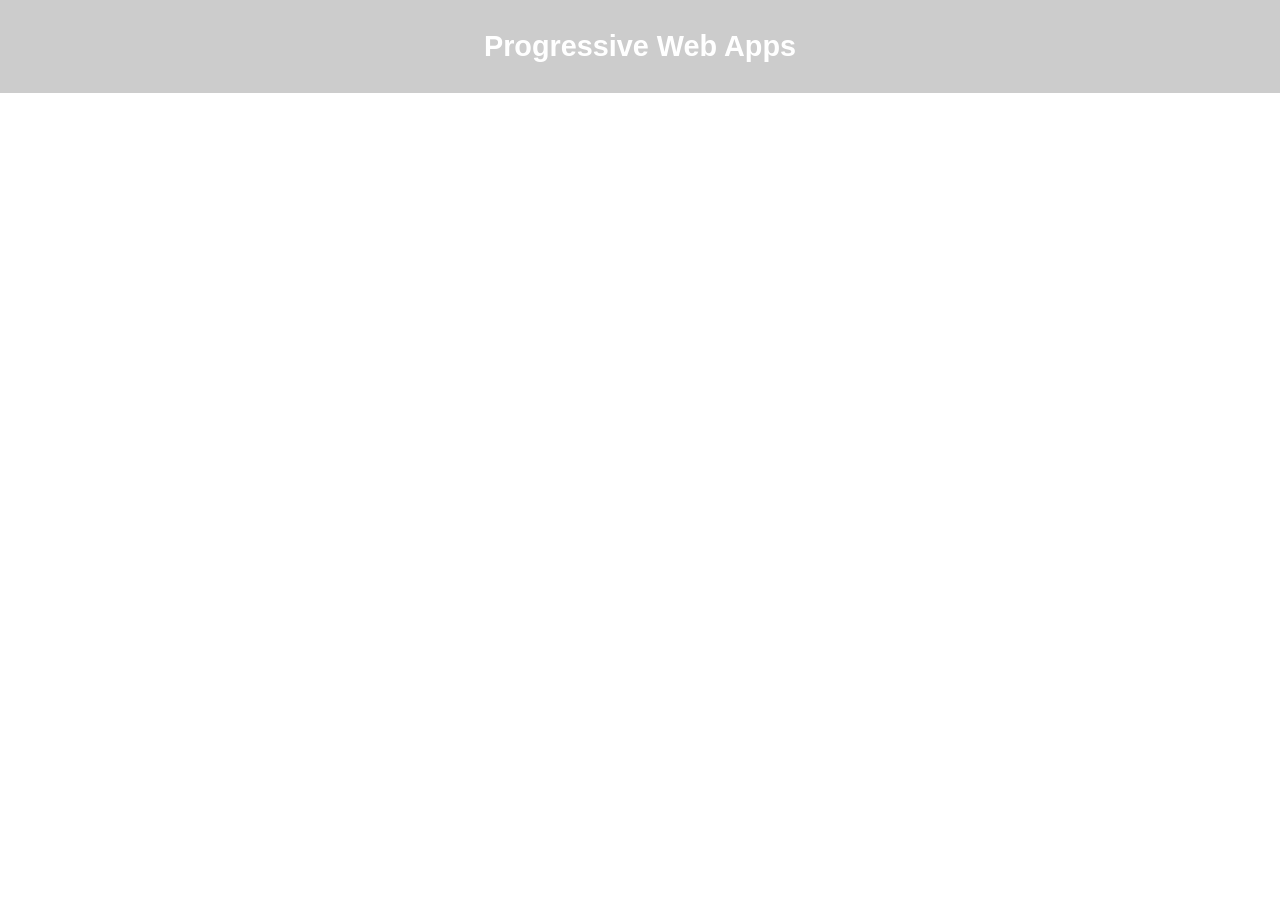
==== index.html @ bb674d9a "baru" ====
<!doctype html>
<html lang="en">
<head>
  <meta charset="UTF-8">
  <meta name="viewport"
        content="width=device-width, user-scalable=no, initial-scale=1.0, maximum-scale=1.0, minimum-scale=1.0">
  <meta http-equiv="X-UA-Compatible" content="ie=edge">
  <title>Progressive Web Apps</title>
  <link rel="stylesheet" href="/src/css/app.css">
  <link rel="manifest" href="/manifest.json">
</head>
<body>
<div class="title">
  <h1>Progressive Web Apps</h1>
</div>
<div class="content">
  <div class="course-feature" id="installable">
    <p>They're installable (without an App Store)!</p>
  </div>
  <div class="course-feature" id="offline">
    <p>They can work offline!</p>
  </div>
  <div class="course-feature" id="responsive">
    <p>They look good on any device</p>
  </div>
  <div class="course-feature" id="push">
    <p>You can receive Push Messages...</p>
  </div>
  <div class="course-feature" id="notifications">
    <p>...and show Notifications</p>
  </div>
  <div class="course-feature" id="native-features">
    <p>PWAs can access native device features like the Camera</p>
  </div>
  <div class="course-feature" id="more">
    <p>And so much more!</p>
  </div>
</div>
<div class="start-over">
  <button>Start Again!</button>
</div>
<script src="/src/js/app.js"></script>
</body>
</html>
---- src/css/app.css ----
body, html {
  margin: 0;
  font-family: Arial, sans-serif;
}

.animate-in {
  animation: fade-slide 1.5s forwards;
}

.title {
  width: 100%;
  background-color: #ccc;
  text-align: center;
  padding: 30px 0;
}

.title h1 {
  margin: 0;
  color: white;
  font-size: 1.8em;
}

.title, .course-feature {
  opacity: 0;
}

.content, .start-over {
  margin: 5px auto;
  text-align: center;
  width: 80%;
  max-width: 500px;
}

.course-feature {
  padding: 2px;
  -webkit-box-shadow: 2px 2px 1px #ccc;
  -moz-box-shadow: 2px 2px 1px #ccc;
  box-shadow: 2px 2px 1px #ccc;
}

.course-feature {
  margin: 10px auto;
}

#installable {
  background-color: #d3ff7b;
}

#offline {
  background-color: #9ce9ff;
}

#responsive {
  background-color: #ffaf8a;
}

#push {
  background-color: #fff395;
}

#notifications {
  background-color: #ffcedf;
}

#native-features {
  background-color: #ddb5ff;
}

#more {
  background-color: #afffc3;
}

.start-over button {
  background-color: #fa923f;
  border: 1px solid #fa923f;
  -webkit-box-shadow: 2px 2px 2px #ccc;
  -moz-box-shadow: 2px 2px 2px #ccc;
  box-shadow: 2px 2px 2px #ccc;
  padding: 5px;
  color: white;
  opacity: 0;
  cursor: pointer;
  outline: none;
}

.start-over button:hover {
  background-color: #ff7f16;
}

@keyframes fade-slide {
  0% {
    opacity: 0;
    transform: translateY(50px);
  }

  100% {
    opacity: 1;
    transform: translateY(0);
  }
}
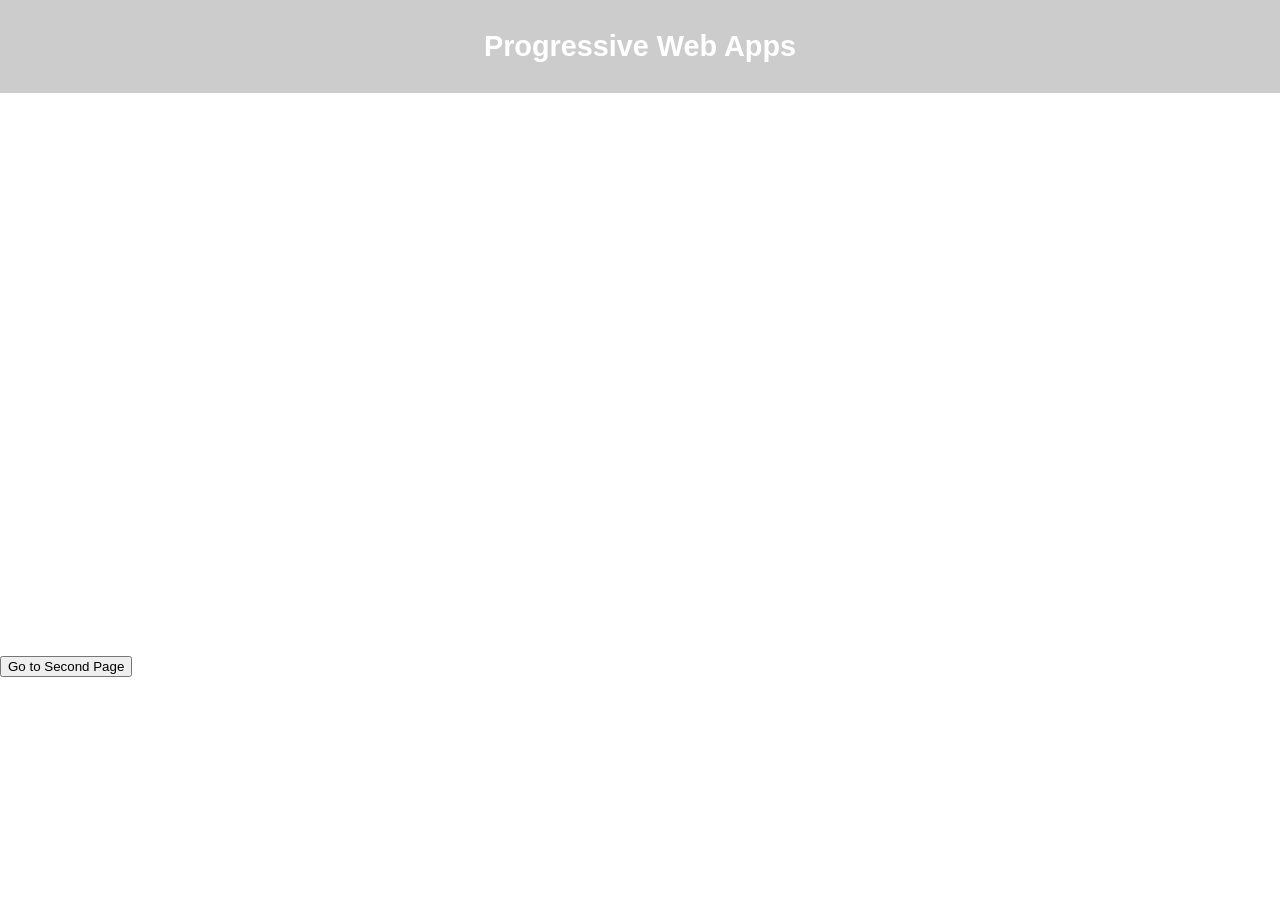
==== commit 92de2000: "done" ====
--- a/index.html
+++ b/index.html
@@ -39,6 +39,9 @@
 <div class="start-over">
   <button>Start Again!</button>
 </div>
+<button id="install-button" style="display: none;">Install App</button>
+<button onclick="window.location.href='/second.html'">Go to Second Page</button>
+
 <script src="/src/js/app.js"></script>
 </body>
-</html>
+</html>
--- a/src/css/app.css
+++ b/src/css/app.css
@@ -98,3 +98,31 @@
     transform: translateY(0);
   }
 }
+
+/* Styles for second.html */
+.navigation {
+  margin-top: 20px;
+}
+
+.navigation button {
+  background-color: #4CAF50;
+  border: none;
+  color: white;
+  padding: 10px 20px;
+  text-align: center;
+  text-decoration: none;
+  display: inline-block;
+  font-size: 16px;
+  margin: 4px 2px;
+  cursor: pointer;
+  border-radius: 4px;
+}
+
+.navigation button:hover {
+  background-color: #45a049;
+}
+
+.content p {
+  font-size: 1.2em;
+  color: #333;
+}
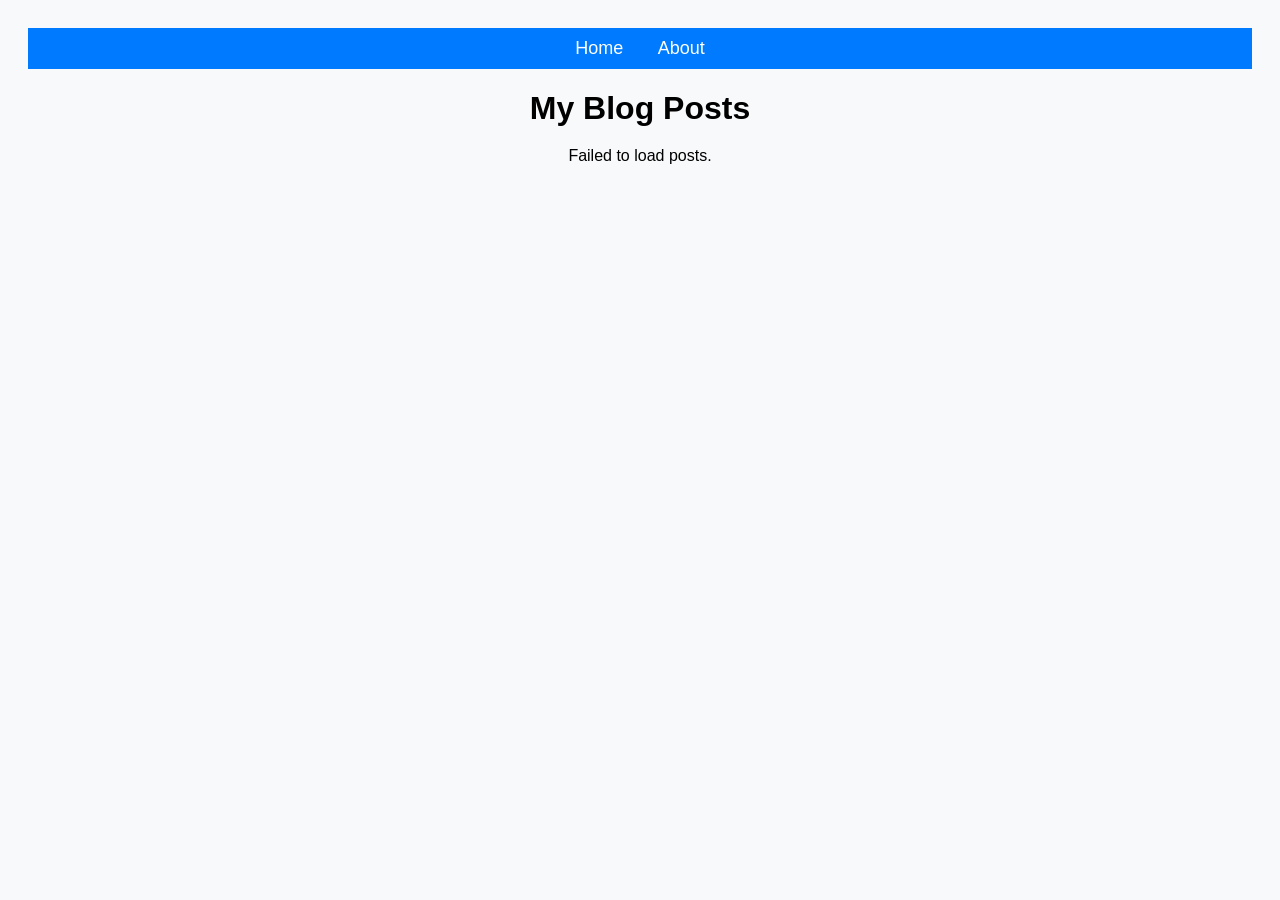
==== commit e1c2dfca: "coba tes1" ====
--- a/index.html
+++ b/index.html
@@ -1,47 +1,93 @@
-<!doctype html>
-<html lang="en">
+<!DOCTYPE html>
+<html lang="id">
 <head>
-  <meta charset="UTF-8">
-  <meta name="viewport"
-        content="width=device-width, user-scalable=no, initial-scale=1.0, maximum-scale=1.0, minimum-scale=1.0">
-  <meta http-equiv="X-UA-Compatible" content="ie=edge">
-  <title>Progressive Web Apps</title>
-  <link rel="stylesheet" href="/src/css/app.css">
-  <link rel="manifest" href="/manifest.json">
+    <meta charset="UTF-8">
+    <meta name="viewport" content="width=device-width, initial-scale=1.0">
+    <title>My Blog Posts</title>
+    <link rel="manifest" href="manifest.json">
+    <script>
+        if ('serviceWorker' in navigator) {
+            navigator.serviceWorker.register('/service-worker.js')
+                .then(reg => console.log('Service Worker Registered', reg))
+                .catch(err => console.log('Service Worker Failed', err));
+        }
+    </script>
+    <style>
+        body {
+            font-family: Arial, sans-serif;
+            background-color: #f8f9fa;
+            text-align: center;
+            padding: 20px;
+        }
+        .container {
+            max-width: 600px;
+            margin: auto;
+        }
+        .post {
+            background: white;
+            padding: 20px;
+            margin: 10px 0;
+            border-radius: 8px;
+            box-shadow: 0 2px 4px rgba(0, 0, 0, 0.1);
+            text-align: left;
+        }
+        h1 {
+            margin-bottom: 20px;
+        }
+        .post h2 {
+            margin: 0;
+            font-size: 18px;
+        }
+        .post p {
+            font-size: 14px;
+            color: #555;
+        }
+        .post .id {
+            font-size: 12px;
+            color: #888;
+        }
+        nav {
+            background: #007bff;
+            color: white;
+            padding: 10px;
+            text-align: center;
+        }
+        nav a {
+            color: white;
+            margin: 0 15px;
+            text-decoration: none;
+            font-size: 18px;
+        }
+    </style>
 </head>
 <body>
-<div class="title">
-  <h1>Progressive Web Apps</h1>
-</div>
-<div class="content">
-  <div class="course-feature" id="installable">
-    <p>They're installable (without an App Store)!</p>
-  </div>
-  <div class="course-feature" id="offline">
-    <p>They can work offline!</p>
-  </div>
-  <div class="course-feature" id="responsive">
-    <p>They look good on any device</p>
-  </div>
-  <div class="course-feature" id="push">
-    <p>You can receive Push Messages...</p>
-  </div>
-  <div class="course-feature" id="notifications">
-    <p>...and show Notifications</p>
-  </div>
-  <div class="course-feature" id="native-features">
-    <p>PWAs can access native device features like the Camera</p>
-  </div>
-  <div class="course-feature" id="more">
-    <p>And so much more!</p>
-  </div>
-</div>
-<div class="start-over">
-  <button>Start Again!</button>
-</div>
-<button id="install-button" style="display: none;">Install App</button>
-<button onclick="window.location.href='/second.html'">Go to Second Page</button>
-
-<script src="/src/js/app.js"></script>
+    <nav>
+        <a href="index.html">Home</a>
+        <a href="about.html">About</a>
+    </nav>
+    <div class="container">
+        <h1>My Blog Posts</h1>
+        <div id="posts"></div>
+    </div>
+    <script>
+        async function fetchPosts() {
+            try {
+                const response = await fetch('https://jsonplaceholder.typicode.com/posts');
+                const posts = await response.json();
+                const postsContainer = document.getElementById('posts');
+                // Menghapus .slice(0, 5) agar semua post tampil
+                postsContainer.innerHTML = posts.map(post => `
+                    <div class="post">
+                        <h2>${post.title}</h2>
+                        <p>${post.body}</p>
+                        <p class="id">Post ID: ${post.id}</p>
+                    </div>
+                `).join('');
+            } catch (error) {
+                document.getElementById('posts').innerHTML = '<p>Failed to load posts.</p>';
+            }
+        }
+        fetchPosts();
+    </script>
 </body>
-</html>+</html>
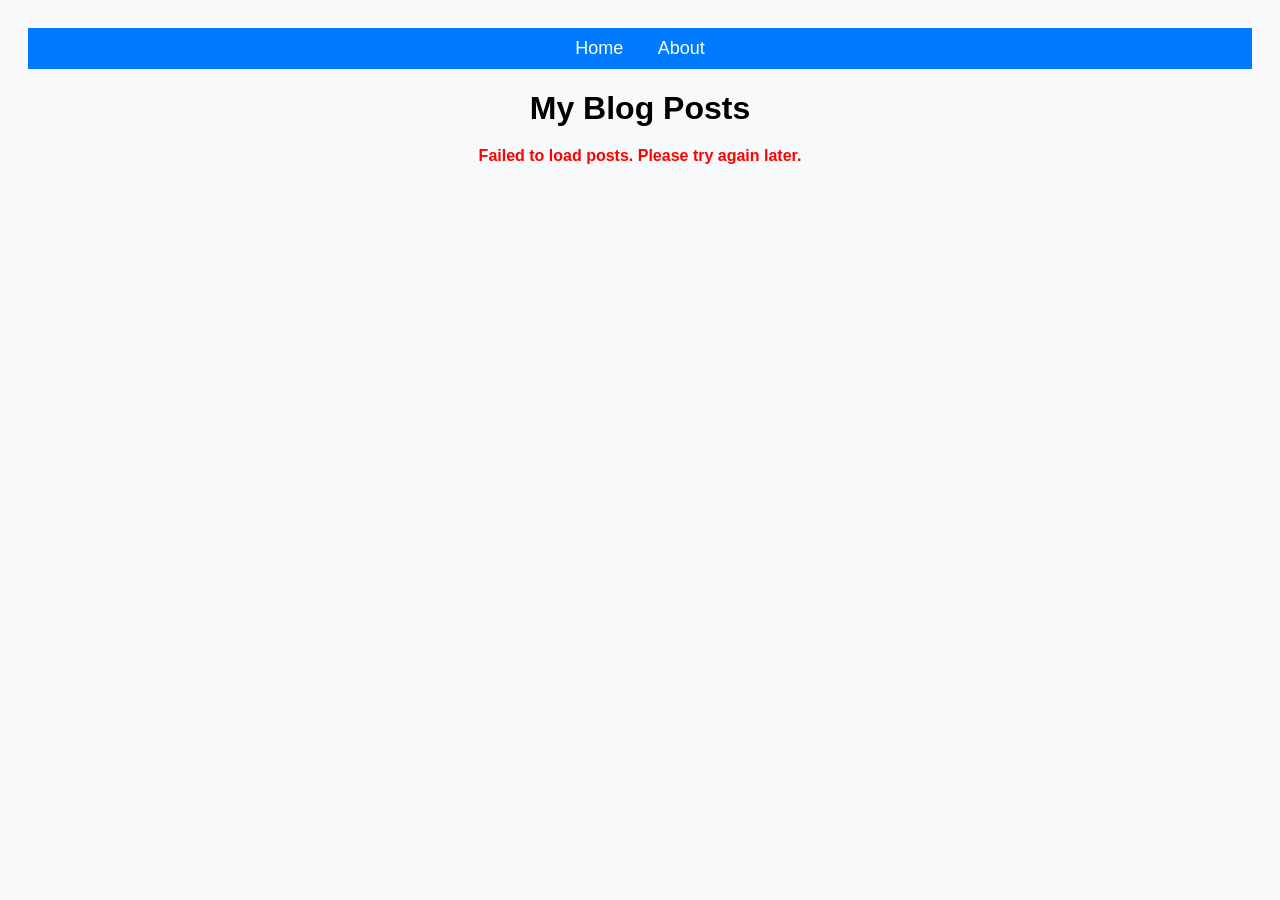
==== commit e226913e: "coba" ====
--- a/index.html
+++ b/index.html
@@ -4,14 +4,14 @@
     <meta charset="UTF-8">
     <meta name="viewport" content="width=device-width, initial-scale=1.0">
     <title>My Blog Posts</title>
+    
+    <!-- Manifest untuk PWA -->
     <link rel="manifest" href="manifest.json">
-    <script>
-        if ('serviceWorker' in navigator) {
-            navigator.serviceWorker.register('/service-worker.js')
-                .then(reg => console.log('Service Worker Registered', reg))
-                .catch(err => console.log('Service Worker Failed', err));
-        }
-    </script>
+
+    <!-- Meta Tags untuk PWA -->
+    <meta name="theme-color" content="#007bff">
+    <meta name="description" content="A simple blog displaying posts from API.">
+    
     <style>
         body {
             font-family: Arial, sans-serif;
@@ -58,36 +58,61 @@
             text-decoration: none;
             font-size: 18px;
         }
+        .error {
+            color: red;
+            font-weight: bold;
+        }
     </style>
 </head>
 <body>
+
     <nav>
         <a href="index.html">Home</a>
         <a href="about.html">About</a>
     </nav>
+
     <div class="container">
         <h1>My Blog Posts</h1>
-        <div id="posts"></div>
+        <div id="posts">Loading posts...</div>
     </div>
+
+    <script>
+        if ('serviceWorker' in navigator) {
+            navigator.serviceWorker.register('/service worker.js')
+                .then(reg => console.log('Service Worker Registered:', reg))
+                .catch(err => console.error('Service Worker Registration Failed:', err));
+        }
+    </script>
+
     <script>
         async function fetchPosts() {
+            const postsContainer = document.getElementById('posts');
+
             try {
                 const response = await fetch('https://jsonplaceholder.typicode.com/posts');
+                
+                if (!response.ok) {
+                    throw new Error("Gagal mengambil data");
+                }
+
                 const posts = await response.json();
-                const postsContainer = document.getElementById('posts');
-                // Menghapus .slice(0, 5) agar semua post tampil
-                postsContainer.innerHTML = posts.map(post => `
+
+                postsContainer.innerHTML = posts.slice(0, 5).map(post => `
                     <div class="post">
                         <h2>${post.title}</h2>
                         <p>${post.body}</p>
                         <p class="id">Post ID: ${post.id}</p>
                     </div>
                 `).join('');
+
             } catch (error) {
-                document.getElementById('posts').innerHTML = '<p>Failed to load posts.</p>';
+                console.error("Error fetching posts:", error);
+                postsContainer.innerHTML = `<p class="error">Failed to load posts. Please try again later.</p>`;
             }
         }
+
         fetchPosts();
     </script>
+
 </body>
 </html>
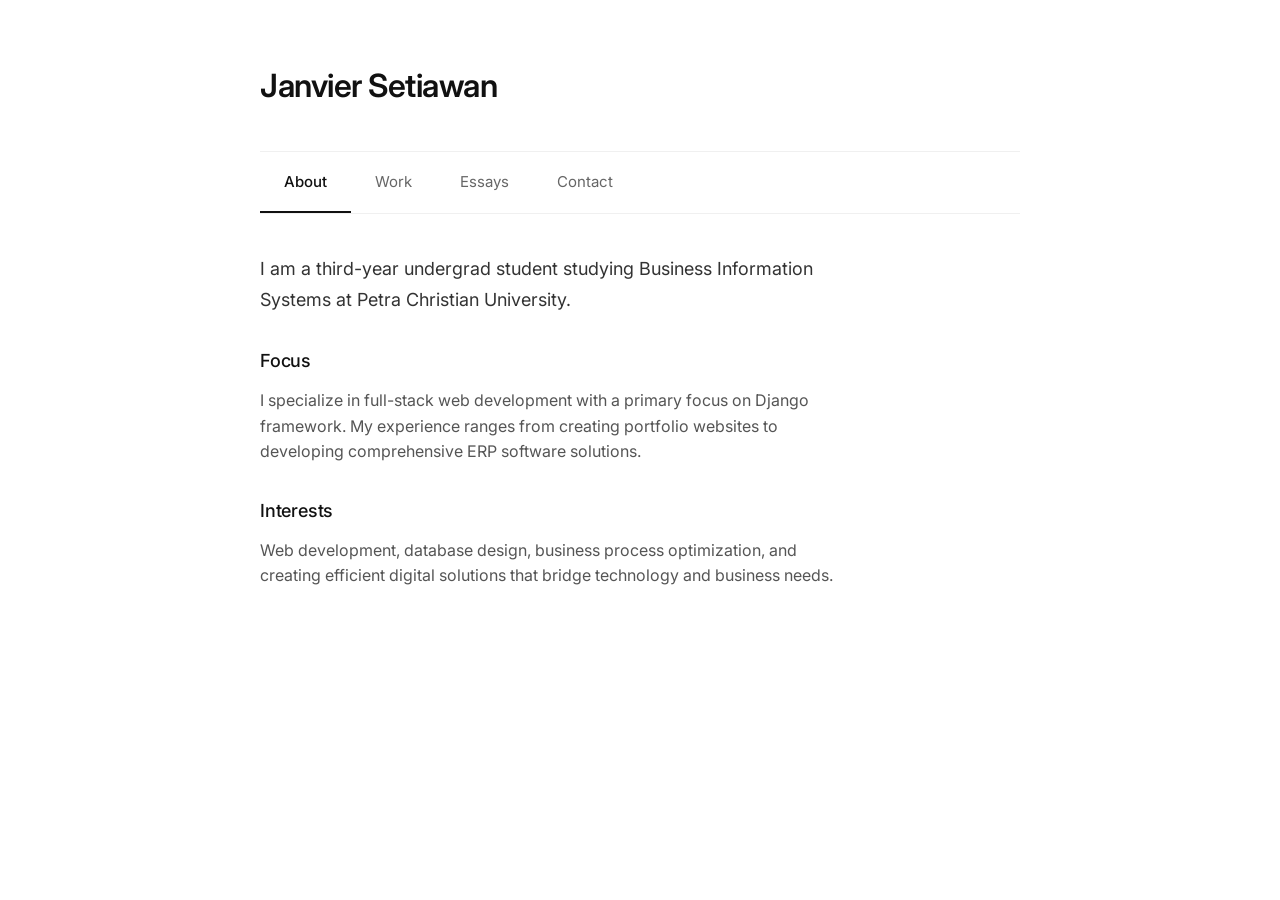
==== commit f1c85899: "refactor: overhaul portfolio website structure and design; remove unused files" ====
--- a/index.html
+++ b/index.html
@@ -1,118 +1,122 @@
 <!DOCTYPE html>
-<html lang="id">
+<html lang="en">
 <head>
     <meta charset="UTF-8">
     <meta name="viewport" content="width=device-width, initial-scale=1.0">
-    <title>My Blog Posts</title>
-    
-    <!-- Manifest untuk PWA -->
-    <link rel="manifest" href="manifest.json">
-
-    <!-- Meta Tags untuk PWA -->
-    <meta name="theme-color" content="#007bff">
-    <meta name="description" content="A simple blog displaying posts from API.">
-    
-    <style>
-        body {
-            font-family: Arial, sans-serif;
-            background-color: #f8f9fa;
-            text-align: center;
-            padding: 20px;
-        }
-        .container {
-            max-width: 600px;
-            margin: auto;
-        }
-        .post {
-            background: white;
-            padding: 20px;
-            margin: 10px 0;
-            border-radius: 8px;
-            box-shadow: 0 2px 4px rgba(0, 0, 0, 0.1);
-            text-align: left;
-        }
-        h1 {
-            margin-bottom: 20px;
-        }
-        .post h2 {
-            margin: 0;
-            font-size: 18px;
-        }
-        .post p {
-            font-size: 14px;
-            color: #555;
-        }
-        .post .id {
-            font-size: 12px;
-            color: #888;
-        }
-        nav {
-            background: #007bff;
-            color: white;
-            padding: 10px;
-            text-align: center;
-        }
-        nav a {
-            color: white;
-            margin: 0 15px;
-            text-decoration: none;
-            font-size: 18px;
-        }
-        .error {
-            color: red;
-            font-weight: bold;
-        }
-    </style>
+    <title>Janvier Setiawan</title>
+    <link rel="stylesheet" href="styles.css">
+    <link rel="preconnect" href="https://fonts.googleapis.com">
+    <link rel="preconnect" href="https://fonts.gstatic.com" crossorigin>
+    <link href="https://fonts.googleapis.com/css2?family=Inter:wght@300;400;500;600&display=swap" rel="stylesheet">
 </head>
 <body>
+    <div class="container">
+        <header class="header">
+            <h1 class="name">Janvier Setiawan</h1>
+        </header>
 
-    <nav>
-        <a href="index.html">Home</a>
-        <a href="about.html">About</a>
-    </nav>
+        <nav class="navigation">
+            <button class="tab-button active" data-tab="about">About</button>
+            <button class="tab-button" data-tab="work">Work</button>
+            <button class="tab-button" data-tab="essays">Essays</button>
+            <button class="tab-button" data-tab="contact">Contact</button>
+        </nav>
 
-    <div class="container">
-        <h1>My Blog Posts</h1>
-        <div id="posts">Loading posts...</div>
+        <main class="content">
+            <section id="about" class="tab-content active">
+                <div class="content-inner">
+                    <p class="intro">I am a third-year undergrad student studying Business Information Systems at Petra Christian University.</p>
+                    
+                    <div class="section">
+                        <h3>Focus</h3>
+                        <p>I specialize in full-stack web development with a primary focus on Django framework. My experience ranges from creating portfolio websites to developing comprehensive ERP software solutions.</p>
+                    </div>
+
+                    <div class="section">
+                        <h3>Interests</h3>
+                        <p>Web development, database design, business process optimization, and creating efficient digital solutions that bridge technology and business needs.</p>
+                    </div>
+                </div>
+            </section>
+
+            <section id="work" class="tab-content">
+                <div class="content-inner">
+                    <h2>Projects & Work</h2>
+                    
+                    <div class="project">
+                        <h3>ERP Software Development</h3>
+                        <p>Comprehensive enterprise resource planning solutions built with Django, focusing on inventory management, financial tracking, and business process automation.</p>
+                        <div class="tech-stack">Django • PostgreSQL • JavaScript • CSS</div>
+                    </div>
+
+                    <div class="project">
+                        <h3>Portfolio Websites</h3>
+                        <p>Custom portfolio and business websites with responsive design, optimized performance, and modern web standards implementation.</p>
+                        <div class="tech-stack">Django • HTML5 • CSS3 • JavaScript</div>
+                    </div>
+
+                    <div class="project">
+                        <h3>Full-Stack Web Applications</h3>
+                        <p>Dynamic web applications featuring user authentication, database integration, and interactive user interfaces for various business requirements.</p>
+                        <div class="tech-stack">Django • Python • SQLite • Bootstrap</div>
+                    </div>
+                </div>
+            </section>
+
+            <section id="essays" class="tab-content">
+                <div class="content-inner">
+                    <h2>Essays</h2>
+                    <p class="intro">I write essays for fun sometimes.</p>
+                    
+                    <div class="essay-list">
+                        <div class="essay-item">
+                            <h3>The Evolution of Business Information Systems</h3>
+                            <p>Exploring how modern BIS practices are reshaping traditional business operations...</p>
+                        </div>
+                        
+                        <div class="essay-item">
+                            <h3>Django in Enterprise Development</h3>
+                            <p>Why Python's Django framework is becoming the go-to choice for enterprise applications...</p>
+                        </div>
+                        
+                        <div class="essay-item">
+                            <h3>The Future of Web Development</h3>
+                            <p>Thoughts on emerging technologies and their impact on full-stack development...</p>
+                        </div>
+                    </div>
+                </div>
+            </section>
+
+            <section id="contact" class="tab-content">
+                <div class="content-inner">
+                    <h2>Contact</h2>
+                    
+                    <div class="contact-section">
+                        <h3>Get in touch</h3>
+                        <p>Feel free to reach out for collaborations, opportunities, or just to say hello.</p>
+                    </div>
+
+                    <div class="contact-links">
+                        <a href="mailto:janvier.setiawan@example.com" class="contact-link">
+                            <span class="contact-label">Email</span>
+                            <span class="contact-value">janvier.setiawan@example.com</span>
+                        </a>
+                        
+                        <a href="https://linkedin.com/in/janvier-setiawan" class="contact-link" target="_blank" rel="noopener">
+                            <span class="contact-label">LinkedIn</span>
+                            <span class="contact-value">linkedin.com/in/janvier-setiawan</span>
+                        </a>
+                        
+                        <a href="https://github.com/Janvier-Setiawan" class="contact-link" target="_blank" rel="noopener">
+                            <span class="contact-label">GitHub</span>
+                            <span class="contact-value">github.com/Janvier-Setiawan</span>
+                        </a>
+                    </div>
+                </div>
+            </section>
+        </main>
     </div>
 
-    <script>
-        if ('serviceWorker' in navigator) {
-            navigator.serviceWorker.register('/service worker.js')
-                .then(reg => console.log('Service Worker Registered:', reg))
-                .catch(err => console.error('Service Worker Registration Failed:', err));
-        }
-    </script>
-
-    <script>
-        async function fetchPosts() {
-            const postsContainer = document.getElementById('posts');
-
-            try {
-                const response = await fetch('https://jsonplaceholder.typicode.com/posts');
-                
-                if (!response.ok) {
-                    throw new Error("Gagal mengambil data");
-                }
-
-                const posts = await response.json();
-
-                postsContainer.innerHTML = posts.slice(0, 5).map(post => `
-                    <div class="post">
-                        <h2>${post.title}</h2>
-                        <p>${post.body}</p>
-                        <p class="id">Post ID: ${post.id}</p>
-                    </div>
-                `).join('');
-
-            } catch (error) {
-                console.error("Error fetching posts:", error);
-                postsContainer.innerHTML = `<p class="error">Failed to load posts. Please try again later.</p>`;
-            }
-        }
-
-        fetchPosts();
-    </script>
-
+    <script src="script.js"></script>
 </body>
 </html>
--- a/styles.css
+++ b/styles.css
@@ -0,0 +1,327 @@
+/* Reset and base styles */
+* {
+    margin: 0;
+    padding: 0;
+    box-sizing: border-box;
+}
+
+body {
+    font-family: 'Inter', -apple-system, BlinkMacSystemFont, 'Segoe UI', system-ui, sans-serif;
+    font-size: 16px;
+    line-height: 1.6;
+    color: #333;
+    background-color: #ffffff;
+    overflow-x: hidden;
+}
+
+/* Container */
+.container {
+    max-width: 800px;
+    margin: 0 auto;
+    min-height: 100vh;
+    padding: 0 20px;
+    display: flex;
+    flex-direction: column;
+}
+
+/* Header */
+.header {
+    padding: 60px 0 40px;
+    border-bottom: 1px solid #f0f0f0;
+}
+
+.name {
+    font-size: 32px;
+    font-weight: 600;
+    color: #111;
+    letter-spacing: -0.5px;
+}
+
+/* Navigation */
+.navigation {
+    display: flex;
+    gap: 0;
+    padding: 0;
+    margin: 0;
+    border-bottom: 1px solid #f0f0f0;
+    background: white;
+    position: sticky;
+    top: 0;
+    z-index: 100;
+}
+
+.tab-button {
+    background: none;
+    border: none;
+    padding: 20px 24px;
+    font-family: inherit;
+    font-size: 15px;
+    font-weight: 400;
+    color: #666;
+    cursor: pointer;
+    transition: all 0.2s ease;
+    border-bottom: 2px solid transparent;
+    position: relative;
+}
+
+.tab-button:hover {
+    color: #333;
+    background-color: #fafafa;
+}
+
+.tab-button.active {
+    color: #111;
+    font-weight: 500;
+    border-bottom-color: #111;
+}
+
+.tab-button:focus {
+    outline: none;
+    background-color: #f5f5f5;
+}
+
+/* Content */
+.content {
+    flex: 1;
+    padding: 40px 0;
+}
+
+.tab-content {
+    display: none;
+    opacity: 0;
+    transform: translateY(10px);
+    transition: all 0.3s ease;
+}
+
+.tab-content.active {
+    display: block;
+    opacity: 1;
+    transform: translateY(0);
+}
+
+.content-inner {
+    max-width: 600px;
+}
+
+/* Typography */
+h2 {
+    font-size: 24px;
+    font-weight: 600;
+    color: #111;
+    margin-bottom: 24px;
+    letter-spacing: -0.3px;
+}
+
+h3 {
+    font-size: 18px;
+    font-weight: 500;
+    color: #111;
+    margin-bottom: 12px;
+    letter-spacing: -0.2px;
+}
+
+p {
+    color: #555;
+    margin-bottom: 16px;
+    max-width: 65ch;
+}
+
+.intro {
+    font-size: 18px;
+    line-height: 1.7;
+    color: #333;
+    margin-bottom: 32px;
+    font-weight: 400;
+}
+
+/* Sections */
+.section {
+    margin-bottom: 32px;
+}
+
+.section:last-child {
+    margin-bottom: 0;
+}
+
+/* Projects */
+.project {
+    margin-bottom: 40px;
+    padding-bottom: 24px;
+    border-bottom: 1px solid #f5f5f5;
+}
+
+.project:last-child {
+    border-bottom: none;
+    margin-bottom: 0;
+}
+
+.tech-stack {
+    font-size: 14px;
+    color: #777;
+    font-style: italic;
+    margin-top: 8px;
+}
+
+/* Essays */
+.essay-list {
+    margin-top: 32px;
+}
+
+.essay-item {
+    margin-bottom: 32px;
+    padding-bottom: 24px;
+    border-bottom: 1px solid #f5f5f5;
+}
+
+.essay-item:last-child {
+    border-bottom: none;
+    margin-bottom: 0;
+}
+
+.essay-item h3 {
+    margin-bottom: 8px;
+}
+
+.essay-item p {
+    color: #666;
+    font-size: 15px;
+}
+
+/* Contact */
+.contact-section {
+    margin-bottom: 32px;
+}
+
+.contact-links {
+    display: flex;
+    flex-direction: column;
+    gap: 16px;
+}
+
+.contact-link {
+    display: flex;
+    justify-content: space-between;
+    align-items: center;
+    padding: 16px 0;
+    text-decoration: none;
+    color: inherit;
+    border-bottom: 1px solid #f5f5f5;
+    transition: all 0.2s ease;
+}
+
+.contact-link:hover {
+    background-color: #fafafa;
+    padding-left: 8px;
+    padding-right: 8px;
+    margin-left: -8px;
+    margin-right: -8px;
+    border-radius: 6px;
+    border-bottom-color: transparent;
+}
+
+.contact-link:last-child {
+    border-bottom: none;
+}
+
+.contact-label {
+    font-weight: 500;
+    color: #111;
+}
+
+.contact-value {
+    color: #666;
+    font-size: 15px;
+}
+
+/* Mobile responsiveness */
+@media (max-width: 768px) {
+    .container {
+        padding: 0 16px;
+    }
+    
+    .header {
+        padding: 40px 0 32px;
+    }
+    
+    .name {
+        font-size: 28px;
+    }
+    
+    .navigation {
+        flex-wrap: wrap;
+        gap: 0;
+    }
+    
+    .tab-button {
+        flex: 1;
+        padding: 16px 12px;
+        font-size: 14px;
+        text-align: center;
+        min-width: 0;
+    }
+    
+    .content {
+        padding: 32px 0;
+    }
+    
+    .intro {
+        font-size: 16px;
+    }
+    
+    h2 {
+        font-size: 22px;
+    }
+    
+    .contact-link {
+        flex-direction: column;
+        align-items: flex-start;
+        gap: 4px;
+    }
+    
+    .contact-value {
+        font-size: 14px;
+    }
+}
+
+@media (max-width: 480px) {
+    .tab-button {
+        padding: 14px 8px;
+        font-size: 13px;
+    }
+    
+    .name {
+        font-size: 24px;
+    }
+    
+    .header {
+        padding: 32px 0 24px;
+    }
+}
+
+/* Smooth transitions for tab content */
+.tab-content {
+    animation: fadeInUp 0.3s ease-out;
+}
+
+@keyframes fadeInUp {
+    from {
+        opacity: 0;
+        transform: translateY(20px);
+    }
+    to {
+        opacity: 1;
+        transform: translateY(0);
+    }
+}
+
+/* Focus styles for accessibility */
+.tab-button:focus-visible {
+    outline: 2px solid #007acc;
+    outline-offset: -2px;
+}
+
+.contact-link:focus-visible {
+    outline: 2px solid #007acc;
+    outline-offset: 2px;
+    border-radius: 4px;
+}
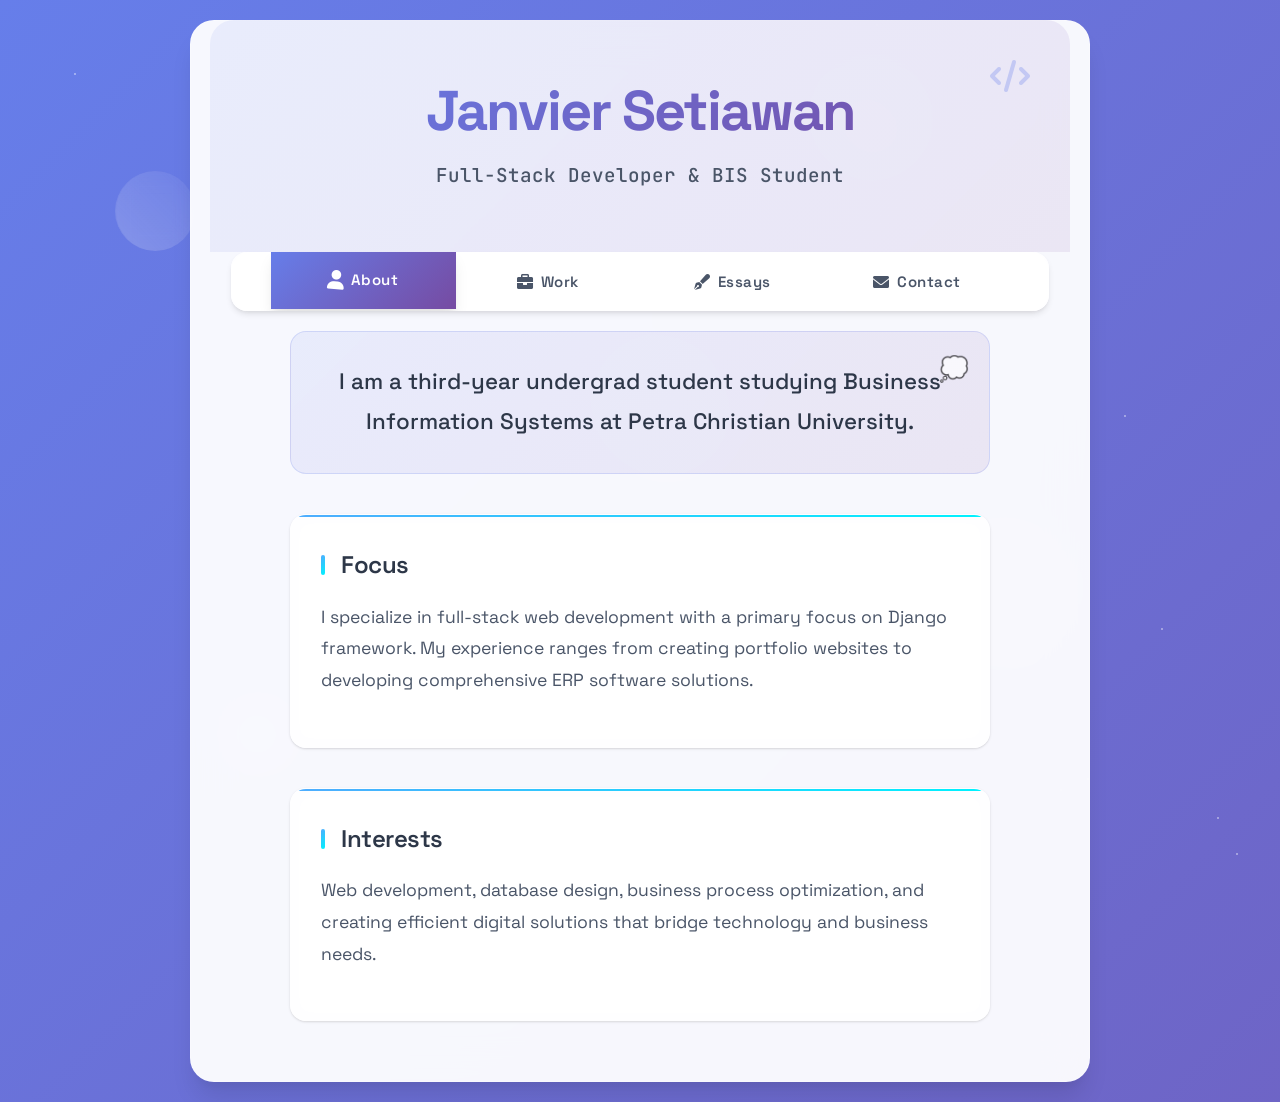
==== commit 164f39b6: "feat: Enhance tab system with animations, ripple effects, and particle backgrounds - Improved tab sw" ====
--- a/index.html
+++ b/index.html
@@ -7,19 +7,52 @@
     <link rel="stylesheet" href="styles.css">
     <link rel="preconnect" href="https://fonts.googleapis.com">
     <link rel="preconnect" href="https://fonts.gstatic.com" crossorigin>
-    <link href="https://fonts.googleapis.com/css2?family=Inter:wght@300;400;500;600&display=swap" rel="stylesheet">
+    <link href="https://fonts.googleapis.com/css2?family=Space+Grotesk:wght@300;400;500;600;700&family=JetBrains+Mono:wght@300;400;500&display=swap" rel="stylesheet">
+    <link rel="stylesheet" href="https://cdnjs.cloudflare.com/ajax/libs/font-awesome/6.0.0/css/all.min.css">
 </head>
 <body>
+    <!-- Background animations -->
+    <div class="bg-animation">
+        <div class="floating-shapes">
+            <div class="shape shape-1"></div>
+            <div class="shape shape-2"></div>
+            <div class="shape shape-3"></div>
+            <div class="shape shape-4"></div>
+            <div class="shape shape-5"></div>
+        </div>
+    </div>
+
     <div class="container">
         <header class="header">
-            <h1 class="name">Janvier Setiawan</h1>
+            <div class="header-content">
+                <h1 class="name">
+                    <span class="name-part">Janvier</span>
+                    <span class="name-part">Setiawan</span>
+                </h1>
+                <p class="tagline">Full-Stack Developer & BIS Student</p>
+            </div>
+            <div class="header-decoration">
+                <i class="fas fa-code"></i>
+            </div>
         </header>
 
         <nav class="navigation">
-            <button class="tab-button active" data-tab="about">About</button>
-            <button class="tab-button" data-tab="work">Work</button>
-            <button class="tab-button" data-tab="essays">Essays</button>
-            <button class="tab-button" data-tab="contact">Contact</button>
+            <button class="tab-button active" data-tab="about">
+                <i class="fas fa-user"></i>
+                <span>About</span>
+            </button>
+            <button class="tab-button" data-tab="work">
+                <i class="fas fa-briefcase"></i>
+                <span>Work</span>
+            </button>
+            <button class="tab-button" data-tab="essays">
+                <i class="fas fa-pen-fancy"></i>
+                <span>Essays</span>
+            </button>
+            <button class="tab-button" data-tab="contact">
+                <i class="fas fa-envelope"></i>
+                <span>Contact</span>
+            </button>
         </nav>
 
         <main class="content">
@@ -44,21 +77,51 @@
                     <h2>Projects & Work</h2>
                     
                     <div class="project">
-                        <h3>ERP Software Development</h3>
-                        <p>Comprehensive enterprise resource planning solutions built with Django, focusing on inventory management, financial tracking, and business process automation.</p>
-                        <div class="tech-stack">Django • PostgreSQL • JavaScript • CSS</div>
+                        <div class="project-icon">
+                            <i class="fas fa-cogs"></i>
+                        </div>
+                        <div class="project-content">
+                            <h3>ERP Software Development</h3>
+                            <p>Comprehensive enterprise resource planning solutions built with Django, focusing on inventory management, financial tracking, and business process automation.</p>
+                            <div class="tech-stack">
+                                <span class="tech-item">Django</span>
+                                <span class="tech-item">PostgreSQL</span>
+                                <span class="tech-item">JavaScript</span>
+                                <span class="tech-item">CSS</span>
+                            </div>
+                        </div>
                     </div>
 
                     <div class="project">
-                        <h3>Portfolio Websites</h3>
-                        <p>Custom portfolio and business websites with responsive design, optimized performance, and modern web standards implementation.</p>
-                        <div class="tech-stack">Django • HTML5 • CSS3 • JavaScript</div>
+                        <div class="project-icon">
+                            <i class="fas fa-globe"></i>
+                        </div>
+                        <div class="project-content">
+                            <h3>Portfolio Websites</h3>
+                            <p>Custom portfolio and business websites with responsive design, optimized performance, and modern web standards implementation.</p>
+                            <div class="tech-stack">
+                                <span class="tech-item">Django</span>
+                                <span class="tech-item">HTML5</span>
+                                <span class="tech-item">CSS3</span>
+                                <span class="tech-item">JavaScript</span>
+                            </div>
+                        </div>
                     </div>
 
                     <div class="project">
-                        <h3>Full-Stack Web Applications</h3>
-                        <p>Dynamic web applications featuring user authentication, database integration, and interactive user interfaces for various business requirements.</p>
-                        <div class="tech-stack">Django • Python • SQLite • Bootstrap</div>
+                        <div class="project-icon">
+                            <i class="fas fa-laptop-code"></i>
+                        </div>
+                        <div class="project-content">
+                            <h3>Full-Stack Web Applications</h3>
+                            <p>Dynamic web applications featuring user authentication, database integration, and interactive user interfaces for various business requirements.</p>
+                            <div class="tech-stack">
+                                <span class="tech-item">Django</span>
+                                <span class="tech-item">Python</span>
+                                <span class="tech-item">SQLite</span>
+                                <span class="tech-item">Bootstrap</span>
+                            </div>
+                        </div>
                     </div>
                 </div>
             </section>
--- a/styles.css
+++ b/styles.css
@@ -5,138 +5,513 @@
     box-sizing: border-box;
 }
 
+:root {
+    --primary-gradient: linear-gradient(135deg, #667eea 0%, #764ba2 100%);
+    --secondary-gradient: linear-gradient(135deg, #f093fb 0%, #f5576c 100%);
+    --accent-gradient: linear-gradient(135deg, #4facfe 0%, #00f2fe 100%);
+    --success-gradient: linear-gradient(135deg, #43e97b 0%, #38f9d7 100%);
+    --warning-gradient: linear-gradient(135deg, #fa709a 0%, #fee140 100%);
+    
+    --text-primary: #2d3748;
+    --text-secondary: #4a5568;
+    --text-muted: #718096;
+    --text-light: #a0aec0;
+    
+    --bg-primary: #ffffff;
+    --bg-secondary: #f7fafc;
+    --bg-tertiary: #edf2f7;
+    
+    --shadow-sm: 0 1px 3px 0 rgba(0, 0, 0, 0.1), 0 1px 2px 0 rgba(0, 0, 0, 0.06);
+    --shadow-md: 0 4px 6px -1px rgba(0, 0, 0, 0.1), 0 2px 4px -1px rgba(0, 0, 0, 0.06);
+    --shadow-lg: 0 10px 15px -3px rgba(0, 0, 0, 0.1), 0 4px 6px -2px rgba(0, 0, 0, 0.05);
+    --shadow-xl: 0 20px 25px -5px rgba(0, 0, 0, 0.1), 0 10px 10px -5px rgba(0, 0, 0, 0.04);
+    
+    --border-radius: 12px;
+    --border-radius-lg: 16px;
+    --border-radius-xl: 24px;
+}
+
 body {
-    font-family: 'Inter', -apple-system, BlinkMacSystemFont, 'Segoe UI', system-ui, sans-serif;
+    font-family: 'Space Grotesk', -apple-system, BlinkMacSystemFont, 'Segoe UI', system-ui, sans-serif;
     font-size: 16px;
-    line-height: 1.6;
-    color: #333;
-    background-color: #ffffff;
+    line-height: 1.7;
+    color: var(--text-primary);
+    background: linear-gradient(135deg, #667eea 0%, #764ba2 50%, #f093fb 100%);
+    background-size: 400% 400%;
+    animation: gradientShift 15s ease infinite;
+    min-height: 100vh;
     overflow-x: hidden;
+    position: relative;
+}
+
+@keyframes gradientShift {
+    0% { background-position: 0% 50%; }
+    50% { background-position: 100% 50%; }
+    100% { background-position: 0% 50%; }
+}
+
+/* Background Animation */
+.bg-animation {
+    position: fixed;
+    top: 0;
+    left: 0;
+    width: 100%;
+    height: 100%;
+    pointer-events: none;
+    z-index: -1;
+    overflow: hidden;
+}
+
+.floating-shapes {
+    position: relative;
+    width: 100%;
+    height: 100%;
+}
+
+.shape {
+    position: absolute;
+    border-radius: 50%;
+    background: rgba(255, 255, 255, 0.1);
+    backdrop-filter: blur(10px);
+    animation: float 20s infinite linear;
+}
+
+.shape-1 {
+    width: 80px;
+    height: 80px;
+    top: 20%;
+    left: 10%;
+    animation-delay: 0s;
+    background: linear-gradient(45deg, rgba(255, 255, 255, 0.2), rgba(255, 255, 255, 0.05));
+}
+
+.shape-2 {
+    width: 120px;
+    height: 120px;
+    top: 60%;
+    right: 15%;
+    animation-delay: -5s;
+    background: linear-gradient(45deg, rgba(255, 255, 255, 0.15), rgba(255, 255, 255, 0.03));
+}
+
+.shape-3 {
+    width: 60px;
+    height: 60px;
+    top: 80%;
+    left: 20%;
+    animation-delay: -10s;
+    background: linear-gradient(45deg, rgba(255, 255, 255, 0.25), rgba(255, 255, 255, 0.08));
+}
+
+.shape-4 {
+    width: 100px;
+    height: 100px;
+    top: 10%;
+    right: 25%;
+    animation-delay: -15s;
+    background: linear-gradient(45deg, rgba(255, 255, 255, 0.18), rgba(255, 255, 255, 0.04));
+}
+
+.shape-5 {
+    width: 140px;
+    height: 140px;
+    top: 40%;
+    left: 50%;
+    animation-delay: -7s;
+    background: linear-gradient(45deg, rgba(255, 255, 255, 0.12), rgba(255, 255, 255, 0.02));
+}
+
+@keyframes float {
+    0%, 100% {
+        transform: translateY(0px) rotate(0deg);
+        opacity: 0.7;
+    }
+    25% {
+        transform: translateY(-20px) rotate(90deg);
+        opacity: 1;
+    }
+    50% {
+        transform: translateY(-40px) rotate(180deg);
+        opacity: 0.8;
+    }
+    75% {
+        transform: translateY(-20px) rotate(270deg);
+        opacity: 0.9;
+    }
 }
 
 /* Container */
 .container {
-    max-width: 800px;
+    max-width: 900px;
     margin: 0 auto;
     min-height: 100vh;
     padding: 0 20px;
     display: flex;
     flex-direction: column;
+    background: rgba(255, 255, 255, 0.95);
+    backdrop-filter: blur(20px);
+    border: 1px solid rgba(255, 255, 255, 0.2);
+    border-radius: var(--border-radius-xl);
+    box-shadow: var(--shadow-xl);
+    margin-top: 20px;
+    margin-bottom: 20px;
+    animation: slideInUp 0.8s ease-out;
+}
+
+@keyframes slideInUp {
+    from {
+        opacity: 0;
+        transform: translateY(60px);
+    }
+    to {
+        opacity: 1;
+        transform: translateY(0);
+    }
 }
 
 /* Header */
 .header {
-    padding: 60px 0 40px;
-    border-bottom: 1px solid #f0f0f0;
+    padding: 60px 40px 40px;
+    text-align: center;
+    position: relative;
+    overflow: hidden;
+    background: linear-gradient(135deg, rgba(102, 126, 234, 0.1), rgba(118, 75, 162, 0.1));
+    border-radius: var(--border-radius-xl) var(--border-radius-xl) 0 0;
+    margin: -1px -1px 0 -1px;
+}
+
+.header::before {
+    content: '';
+    position: absolute;
+    top: 0;
+    left: -100%;
+    width: 100%;
+    height: 100%;
+    background: linear-gradient(90deg, transparent, rgba(255, 255, 255, 0.3), transparent);
+    animation: shimmer 3s infinite;
+}
+
+@keyframes shimmer {
+    0% { left: -100%; }
+    100% { left: 100%; }
+}
+
+.header-content {
+    position: relative;
+    z-index: 2;
 }
 
 .name {
-    font-size: 32px;
-    font-weight: 600;
-    color: #111;
-    letter-spacing: -0.5px;
+    font-size: 3.5rem;
+    font-weight: 700;
+    background: var(--primary-gradient);
+    -webkit-background-clip: text;
+    -webkit-text-fill-color: transparent;
+    background-clip: text;
+    margin-bottom: 16px;
+    letter-spacing: -2px;
+    line-height: 1.1;
+    animation: textGlow 2s ease-in-out infinite alternate;
+}
+
+.name-part {
+    display: inline-block;
+    animation: bounce 2s infinite;
+}
+
+.name-part:nth-child(2) {
+    animation-delay: 0.1s;
+}
+
+@keyframes bounce {
+    0%, 20%, 50%, 80%, 100% {
+        transform: translateY(0);
+    }
+    40% {
+        transform: translateY(-5px);
+    }
+    60% {
+        transform: translateY(-3px);
+    }
+}
+
+@keyframes textGlow {
+    from {
+        text-shadow: 0 0 20px rgba(102, 126, 234, 0.5);
+    }
+    to {
+        text-shadow: 0 0 30px rgba(118, 75, 162, 0.8);
+    }
+}
+
+.tagline {
+    font-size: 1.2rem;
+    color: var(--text-secondary);
+    font-weight: 500;
+    font-family: 'JetBrains Mono', monospace;
+    opacity: 0;
+    animation: fadeInUp 1s ease-out 0.5s forwards;
+}
+
+@keyframes fadeInUp {
+    from {
+        opacity: 0;
+        transform: translateY(20px);
+    }
+    to {
+        opacity: 1;
+        transform: translateY(0);
+    }
+}
+
+.header-decoration {
+    position: absolute;
+    top: 30px;
+    right: 40px;
+    font-size: 2rem;
+    color: rgba(102, 126, 234, 0.3);
+    animation: rotate 10s linear infinite;
+}
+
+@keyframes rotate {
+    from { transform: rotate(0deg); }
+    to { transform: rotate(360deg); }
 }
 
 /* Navigation */
 .navigation {
     display: flex;
     gap: 0;
-    padding: 0;
+    padding: 0 40px;
     margin: 0;
-    border-bottom: 1px solid #f0f0f0;
-    background: white;
+    background: rgba(255, 255, 255, 0.9);
+    backdrop-filter: blur(20px);
+    border-radius: var(--border-radius-lg);
+    box-shadow: var(--shadow-md);
     position: sticky;
-    top: 0;
+    top: 20px;
     z-index: 100;
+    margin-bottom: 20px;
+    margin-left: 20px;
+    margin-right: 20px;
+    overflow: hidden;
 }
 
 .tab-button {
     background: none;
     border: none;
-    padding: 20px 24px;
+    padding: 20px 28px;
     font-family: inherit;
     font-size: 15px;
-    font-weight: 400;
-    color: #666;
+    font-weight: 500;
+    color: var(--text-secondary);
     cursor: pointer;
-    transition: all 0.2s ease;
-    border-bottom: 2px solid transparent;
-    position: relative;
+    transition: all 0.3s cubic-bezier(0.4, 0, 0.2, 1);
+    position: relative;
+    flex: 1;
+    display: flex;
+    align-items: center;
+    justify-content: center;
+    gap: 8px;
+    overflow: hidden;
+}
+
+.tab-button::before {
+    content: '';
+    position: absolute;
+    top: 0;
+    left: -100%;
+    width: 100%;
+    height: 100%;
+    background: var(--accent-gradient);
+    transition: left 0.3s ease;
+    z-index: -1;
+}
+
+.tab-button:hover::before {
+    left: 0;
 }
 
 .tab-button:hover {
-    color: #333;
-    background-color: #fafafa;
+    color: white;
+    transform: translateY(-2px);
+    box-shadow: var(--shadow-lg);
 }
 
 .tab-button.active {
-    color: #111;
-    font-weight: 500;
-    border-bottom-color: #111;
+    color: white;
+    background: var(--primary-gradient);
+    transform: translateY(-2px);
+    box-shadow: var(--shadow-lg);
+}
+
+.tab-button.active::before {
+    display: none;
+}
+
+.tab-button i {
+    font-size: 16px;
+    transition: transform 0.3s ease;
+}
+
+.tab-button:hover i,
+.tab-button.active i {
+    transform: scale(1.2) rotate(5deg);
 }
 
 .tab-button:focus {
     outline: none;
-    background-color: #f5f5f5;
+    box-shadow: 0 0 0 3px rgba(102, 126, 234, 0.3);
+}
+
+.tab-button span {
+    font-weight: 600;
+    letter-spacing: 0.5px;
 }
 
 /* Content */
 .content {
     flex: 1;
-    padding: 40px 0;
+    padding: 0 40px 60px;
 }
 
 .tab-content {
     display: none;
     opacity: 0;
-    transform: translateY(10px);
-    transition: all 0.3s ease;
+    transform: translateY(30px) scale(0.95);
+    transition: all 0.5s cubic-bezier(0.4, 0, 0.2, 1);
 }
 
 .tab-content.active {
     display: block;
     opacity: 1;
-    transform: translateY(0);
+    transform: translateY(0) scale(1);
+    animation: contentSlideIn 0.6s ease-out;
+}
+
+@keyframes contentSlideIn {
+    0% {
+        opacity: 0;
+        transform: translateY(50px) scale(0.9);
+    }
+    100% {
+        opacity: 1;
+        transform: translateY(0) scale(1);
+    }
 }
 
 .content-inner {
-    max-width: 600px;
+    max-width: 700px;
+    margin: 0 auto;
 }
 
 /* Typography */
 h2 {
-    font-size: 24px;
+    font-size: 2.5rem;
+    font-weight: 700;
+    background: var(--secondary-gradient);
+    -webkit-background-clip: text;
+    -webkit-text-fill-color: transparent;
+    background-clip: text;
+    margin-bottom: 32px;
+    letter-spacing: -1px;
+    text-align: center;
+    position: relative;
+}
+
+h2::after {
+    content: '';
+    position: absolute;
+    bottom: -8px;
+    left: 50%;
+    transform: translateX(-50%);
+    width: 60px;
+    height: 4px;
+    background: var(--accent-gradient);
+    border-radius: 2px;
+}
+
+h3 {
+    font-size: 1.5rem;
     font-weight: 600;
-    color: #111;
-    margin-bottom: 24px;
-    letter-spacing: -0.3px;
-}
-
-h3 {
-    font-size: 18px;
+    color: var(--text-primary);
+    margin-bottom: 16px;
+    letter-spacing: -0.5px;
+    position: relative;
+    padding-left: 20px;
+}
+
+h3::before {
+    content: '';
+    position: absolute;
+    left: 0;
+    top: 50%;
+    transform: translateY(-50%);
+    width: 4px;
+    height: 20px;
+    background: var(--accent-gradient);
+    border-radius: 2px;
+}
+
+p {
+    color: var(--text-secondary);
+    margin-bottom: 20px;
+    max-width: 70ch;
+    line-height: 1.8;
+    font-size: 1.1rem;
+}
+
+.intro {
+    font-size: 1.4rem;
+    line-height: 1.8;
+    color: var(--text-primary);
+    margin-bottom: 40px;
     font-weight: 500;
-    color: #111;
-    margin-bottom: 12px;
-    letter-spacing: -0.2px;
-}
-
-p {
-    color: #555;
-    margin-bottom: 16px;
-    max-width: 65ch;
-}
-
-.intro {
-    font-size: 18px;
-    line-height: 1.7;
-    color: #333;
-    margin-bottom: 32px;
-    font-weight: 400;
+    text-align: center;
+    padding: 30px;
+    background: linear-gradient(135deg, rgba(102, 126, 234, 0.1), rgba(118, 75, 162, 0.1));
+    border-radius: var(--border-radius-lg);
+    border: 1px solid rgba(102, 126, 234, 0.2);
+    position: relative;
+    overflow: hidden;
+}
+
+.intro::before {
+    content: '💭';
+    position: absolute;
+    top: 15px;
+    right: 20px;
+    font-size: 1.5rem;
+    opacity: 0.7;
 }
 
 /* Sections */
 .section {
-    margin-bottom: 32px;
+    margin-bottom: 40px;
+    padding: 30px;
+    background: rgba(255, 255, 255, 0.7);
+    border-radius: var(--border-radius-lg);
+    box-shadow: var(--shadow-sm);
+    border: 1px solid rgba(255, 255, 255, 0.3);
+    backdrop-filter: blur(10px);
+    transition: all 0.3s ease;
+    position: relative;
+    overflow: hidden;
+}
+
+.section::before {
+    content: '';
+    position: absolute;
+    top: 0;
+    left: 0;
+    width: 100%;
+    height: 2px;
+    background: var(--accent-gradient);
+}
+
+.section:hover {
+    transform: translateY(-4px);
+    box-shadow: var(--shadow-lg);
 }
 
 .section:last-child {
@@ -146,167 +521,376 @@
 /* Projects */
 .project {
     margin-bottom: 40px;
-    padding-bottom: 24px;
-    border-bottom: 1px solid #f5f5f5;
+    padding: 32px;
+    background: rgba(255, 255, 255, 0.8);
+    border-radius: var(--border-radius-lg);
+    box-shadow: var(--shadow-md);
+    border: 1px solid rgba(255, 255, 255, 0.3);
+    backdrop-filter: blur(15px);
+    transition: all 0.4s cubic-bezier(0.4, 0, 0.2, 1);
+    position: relative;
+    overflow: hidden;
+    display: flex;
+    gap: 24px;
+    align-items: flex-start;
+}
+
+.project::before {
+    content: '';
+    position: absolute;
+    top: 0;
+    left: -100%;
+    width: 100%;
+    height: 100%;
+    background: linear-gradient(90deg, transparent, rgba(102, 126, 234, 0.1), transparent);
+    transition: left 0.6s ease;
+}
+
+.project:hover::before {
+    left: 100%;
+}
+
+.project:hover {
+    transform: translateY(-8px) scale(1.02);
+    box-shadow: var(--shadow-xl);
 }
 
 .project:last-child {
-    border-bottom: none;
     margin-bottom: 0;
 }
 
+.project-icon {
+    flex-shrink: 0;
+    width: 60px;
+    height: 60px;
+    display: flex;
+    align-items: center;
+    justify-content: center;
+    background: var(--primary-gradient);
+    border-radius: var(--border-radius);
+    color: white;
+    font-size: 1.5rem;
+    box-shadow: var(--shadow-md);
+    transition: all 0.3s ease;
+}
+
+.project:hover .project-icon {
+    transform: rotate(10deg) scale(1.1);
+    box-shadow: var(--shadow-lg);
+}
+
+.project-content {
+    flex: 1;
+}
+
+.project-content h3 {
+    margin-bottom: 12px;
+    padding-left: 0;
+}
+
+.project-content h3::before {
+    display: none;
+}
+
 .tech-stack {
-    font-size: 14px;
-    color: #777;
-    font-style: italic;
-    margin-top: 8px;
+    display: flex;
+    flex-wrap: wrap;
+    gap: 8px;
+    margin-top: 16px;
+}
+
+.tech-item {
+    padding: 6px 12px;
+    background: var(--accent-gradient);
+    color: white;
+    border-radius: 20px;
+    font-size: 0.85rem;
+    font-weight: 600;
+    font-family: 'JetBrains Mono', monospace;
+    box-shadow: var(--shadow-sm);
+    transition: all 0.3s ease;
+}
+
+.tech-item:hover {
+    transform: translateY(-2px) scale(1.05);
+    box-shadow: var(--shadow-md);
 }
 
 /* Essays */
 .essay-list {
     margin-top: 32px;
+    display: grid;
+    gap: 24px;
 }
 
 .essay-item {
-    margin-bottom: 32px;
-    padding-bottom: 24px;
-    border-bottom: 1px solid #f5f5f5;
-}
-
-.essay-item:last-child {
-    border-bottom: none;
+    padding: 28px;
+    background: rgba(255, 255, 255, 0.8);
+    border-radius: var(--border-radius-lg);
+    box-shadow: var(--shadow-sm);
+    border: 1px solid rgba(255, 255, 255, 0.3);
+    backdrop-filter: blur(10px);
+    transition: all 0.3s cubic-bezier(0.4, 0, 0.2, 1);
+    position: relative;
+    overflow: hidden;
+}
+
+.essay-item::before {
+    content: '📝';
+    position: absolute;
+    top: 20px;
+    right: 20px;
+    font-size: 1.5rem;
+    opacity: 0.6;
+}
+
+.essay-item:hover {
+    transform: translateY(-6px);
+    box-shadow: var(--shadow-lg);
+    background: rgba(255, 255, 255, 0.95);
+}
+
+.essay-item h3 {
+    margin-bottom: 12px;
+    padding-left: 0;
+    font-size: 1.3rem;
+}
+
+.essay-item h3::before {
+    display: none;
+}
+
+.essay-item p {
+    color: var(--text-muted);
+    font-size: 1rem;
+    line-height: 1.6;
     margin-bottom: 0;
-}
-
-.essay-item h3 {
-    margin-bottom: 8px;
-}
-
-.essay-item p {
-    color: #666;
-    font-size: 15px;
 }
 
 /* Contact */
 .contact-section {
-    margin-bottom: 32px;
+    margin-bottom: 40px;
+    text-align: center;
+    padding: 30px;
+    background: linear-gradient(135deg, rgba(67, 233, 123, 0.1), rgba(56, 249, 215, 0.1));
+    border-radius: var(--border-radius-lg);
+    border: 1px solid rgba(67, 233, 123, 0.2);
+}
+
+.contact-section h3 {
+    padding-left: 0;
+    text-align: center;
+}
+
+.contact-section h3::before {
+    display: none;
 }
 
 .contact-links {
-    display: flex;
-    flex-direction: column;
+    display: grid;
     gap: 16px;
+    max-width: 400px;
+    margin: 0 auto;
 }
 
 .contact-link {
     display: flex;
     justify-content: space-between;
     align-items: center;
-    padding: 16px 0;
+    padding: 20px 28px;
     text-decoration: none;
     color: inherit;
-    border-bottom: 1px solid #f5f5f5;
-    transition: all 0.2s ease;
+    background: rgba(255, 255, 255, 0.9);
+    border-radius: var(--border-radius);
+    box-shadow: var(--shadow-sm);
+    border: 1px solid rgba(255, 255, 255, 0.3);
+    backdrop-filter: blur(10px);
+    transition: all 0.3s cubic-bezier(0.4, 0, 0.2, 1);
+    position: relative;
+    overflow: hidden;
+}
+
+.contact-link::before {
+    content: '';
+    position: absolute;
+    top: 0;
+    left: -100%;
+    width: 100%;
+    height: 100%;
+    background: var(--success-gradient);
+    transition: left 0.4s ease;
+    z-index: -1;
+}
+
+.contact-link:hover::before {
+    left: 0;
 }
 
 .contact-link:hover {
-    background-color: #fafafa;
-    padding-left: 8px;
-    padding-right: 8px;
-    margin-left: -8px;
-    margin-right: -8px;
-    border-radius: 6px;
-    border-bottom-color: transparent;
-}
-
-.contact-link:last-child {
-    border-bottom: none;
+    transform: translateY(-4px) scale(1.02);
+    box-shadow: var(--shadow-lg);
+    color: white;
 }
 
 .contact-label {
-    font-weight: 500;
-    color: #111;
+    font-weight: 600;
+    font-size: 1rem;
+    transition: all 0.3s ease;
 }
 
 .contact-value {
-    color: #666;
-    font-size: 15px;
+    font-size: 0.95rem;
+    font-family: 'JetBrains Mono', monospace;
+    opacity: 0.8;
+    transition: all 0.3s ease;
+}
+
+.contact-link:hover .contact-value {
+    opacity: 1;
 }
 
 /* Mobile responsiveness */
 @media (max-width: 768px) {
     .container {
         padding: 0 16px;
+        margin: 10px;
+        border-radius: var(--border-radius);
     }
     
     .header {
-        padding: 40px 0 32px;
+        padding: 40px 20px 32px;
     }
     
     .name {
-        font-size: 28px;
+        font-size: 2.5rem;
+    }
+    
+    .tagline {
+        font-size: 1rem;
     }
     
     .navigation {
         flex-wrap: wrap;
-        gap: 0;
+        gap: 8px;
+        padding: 16px 20px;
+        margin: 0 16px 20px;
     }
     
     .tab-button {
         flex: 1;
         padding: 16px 12px;
         font-size: 14px;
-        text-align: center;
         min-width: 0;
+        gap: 6px;
+    }
+    
+    .tab-button span {
+        display: none;
     }
     
     .content {
-        padding: 32px 0;
+        padding: 0 20px 40px;
     }
     
     .intro {
-        font-size: 16px;
+        font-size: 1.2rem;
+        padding: 20px;
     }
     
     h2 {
-        font-size: 22px;
+        font-size: 2rem;
+    }
+    
+    .project {
+        flex-direction: column;
+        gap: 16px;
+        padding: 24px;
+    }
+    
+    .project-icon {
+        width: 50px;
+        height: 50px;
+        font-size: 1.3rem;
+        align-self: center;
     }
     
     .contact-link {
         flex-direction: column;
         align-items: flex-start;
-        gap: 4px;
+        gap: 8px;
+        text-align: left;
     }
     
     .contact-value {
-        font-size: 14px;
+        font-size: 0.9rem;
+    }
+    
+    .section {
+        padding: 20px;
+    }
+    
+    .essay-item {
+        padding: 20px;
     }
 }
 
 @media (max-width: 480px) {
+    .name {
+        font-size: 2rem;
+    }
+    
+    .header {
+        padding: 32px 16px 24px;
+    }
+    
+    .navigation {
+        padding: 12px 16px;
+    }
+    
     .tab-button {
-        padding: 14px 8px;
-        font-size: 13px;
-    }
-    
-    .name {
-        font-size: 24px;
-    }
-    
-    .header {
-        padding: 32px 0 24px;
+        padding: 12px 8px;
+        font-size: 16px;
+    }
+    
+    .tab-button i {
+        font-size: 18px;
+    }
+    
+    h2 {
+        font-size: 1.8rem;
+    }
+    
+    .intro {
+        font-size: 1.1rem;
+        padding: 16px;
+    }
+    
+    .project {
+        padding: 20px;
+    }
+    
+    .section {
+        padding: 16px;
+    }
+    
+    .essay-item {
+        padding: 16px;
+    }
+    
+    .contact-link {
+        padding: 16px 20px;
     }
 }
 
 /* Smooth transitions for tab content */
 .tab-content {
-    animation: fadeInUp 0.3s ease-out;
+    animation: fadeInUp 0.6s ease-out;
 }
 
 @keyframes fadeInUp {
     from {
         opacity: 0;
-        transform: translateY(20px);
+        transform: translateY(40px);
     }
     to {
         opacity: 1;
@@ -316,12 +900,85 @@
 
 /* Focus styles for accessibility */
 .tab-button:focus-visible {
-    outline: 2px solid #007acc;
-    outline-offset: -2px;
+    outline: 3px solid rgba(102, 126, 234, 0.5);
+    outline-offset: 2px;
+    border-radius: var(--border-radius);
 }
 
 .contact-link:focus-visible {
-    outline: 2px solid #007acc;
+    outline: 3px solid rgba(67, 233, 123, 0.5);
     outline-offset: 2px;
+    border-radius: var(--border-radius);
+}
+
+/* Custom scrollbar */
+::-webkit-scrollbar {
+    width: 8px;
+}
+
+::-webkit-scrollbar-track {
+    background: rgba(255, 255, 255, 0.1);
     border-radius: 4px;
 }
+
+::-webkit-scrollbar-thumb {
+    background: var(--primary-gradient);
+    border-radius: 4px;
+}
+
+::-webkit-scrollbar-thumb:hover {
+    background: var(--secondary-gradient);
+}
+
+/* Loading animation */
+.container {
+    animation: containerFadeIn 1s ease-out;
+}
+
+@keyframes containerFadeIn {
+    from {
+        opacity: 0;
+        transform: scale(0.95) translateY(20px);
+    }
+    to {
+        opacity: 1;
+        transform: scale(1) translateY(0);
+    }
+}
+
+/* Additional hover effects */
+.section:hover,
+.project:hover,
+.essay-item:hover {
+    box-shadow: 0 20px 40px rgba(102, 126, 234, 0.15);
+}
+
+/* Print styles */
+@media print {
+    .bg-animation,
+    .floating-shapes {
+        display: none;
+    }
+    
+    body {
+        background: white;
+    }
+    
+    .container {
+        background: white;
+        box-shadow: none;
+        border: none;
+        margin: 0;
+        padding: 0;
+    }
+    
+    .navigation {
+        display: none;
+    }
+    
+    .tab-content {
+        display: block !important;
+        opacity: 1 !important;
+        transform: none !important;
+    }
+}
